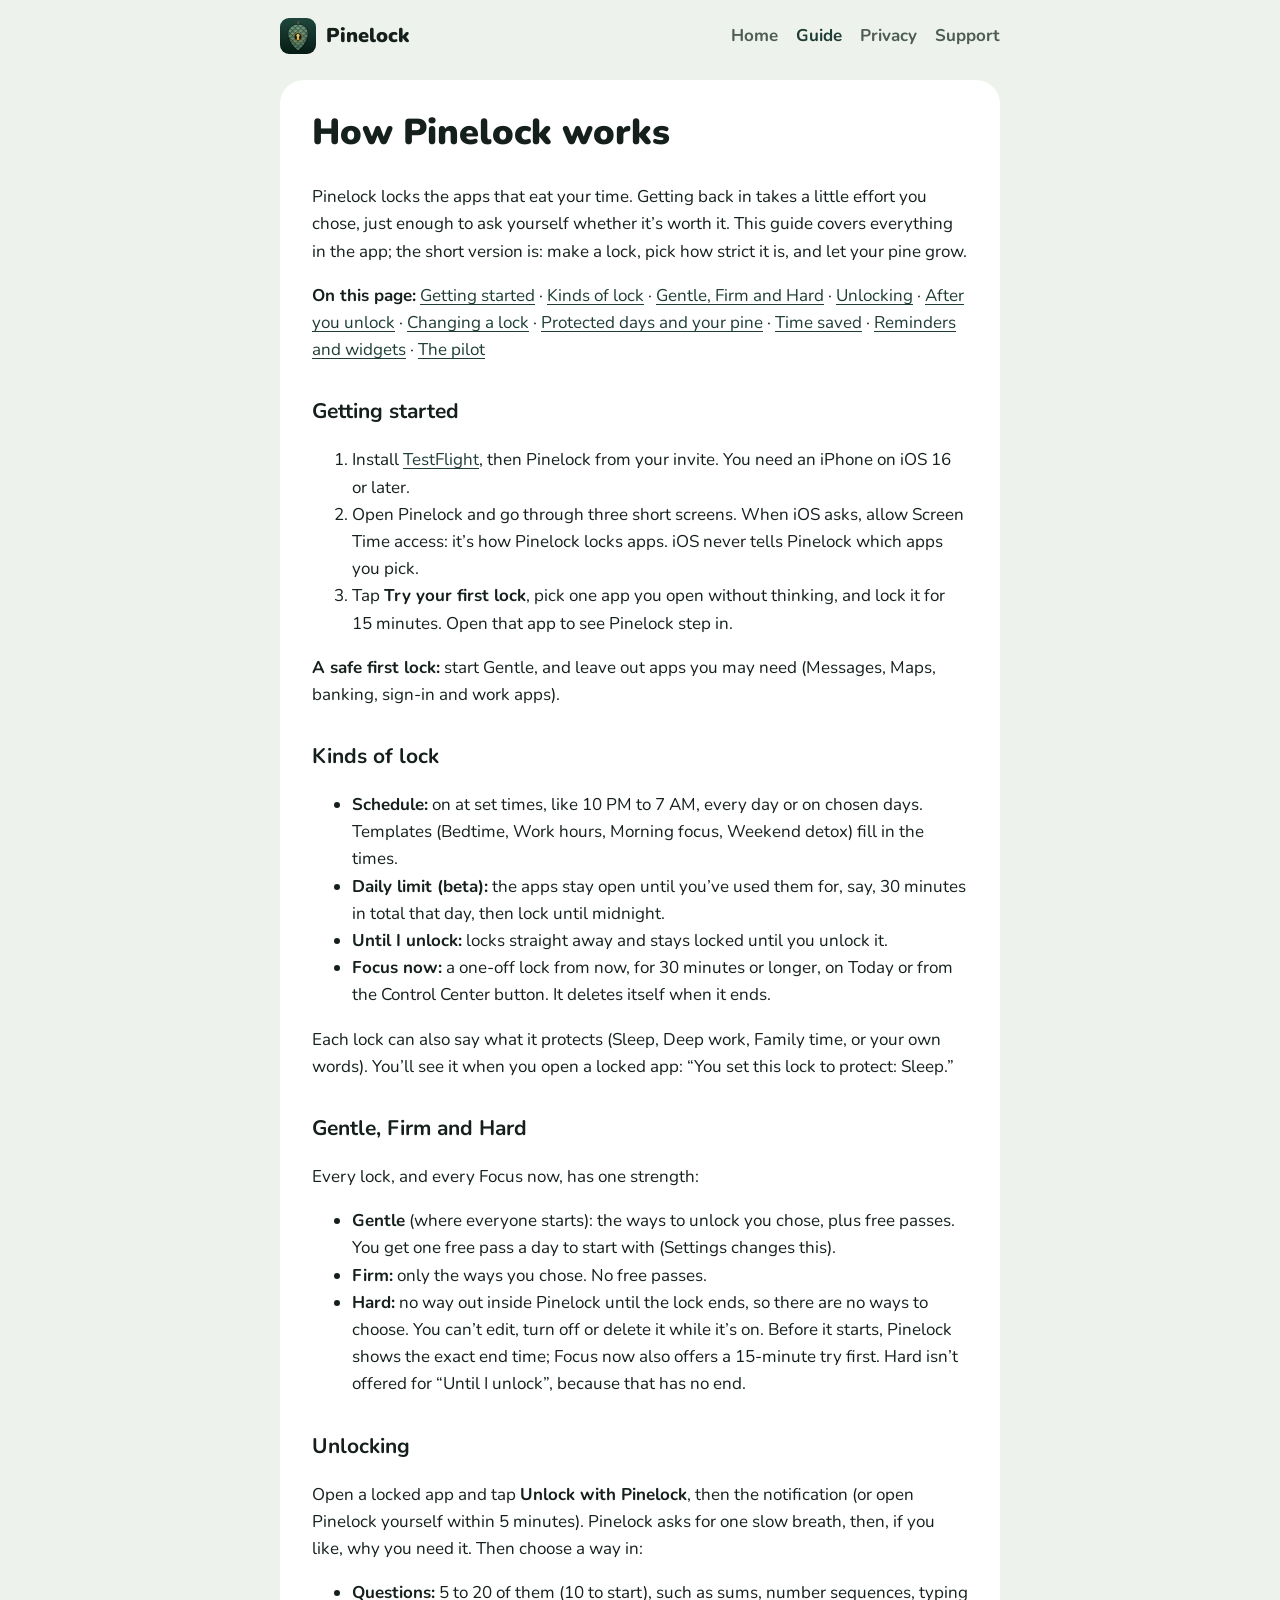
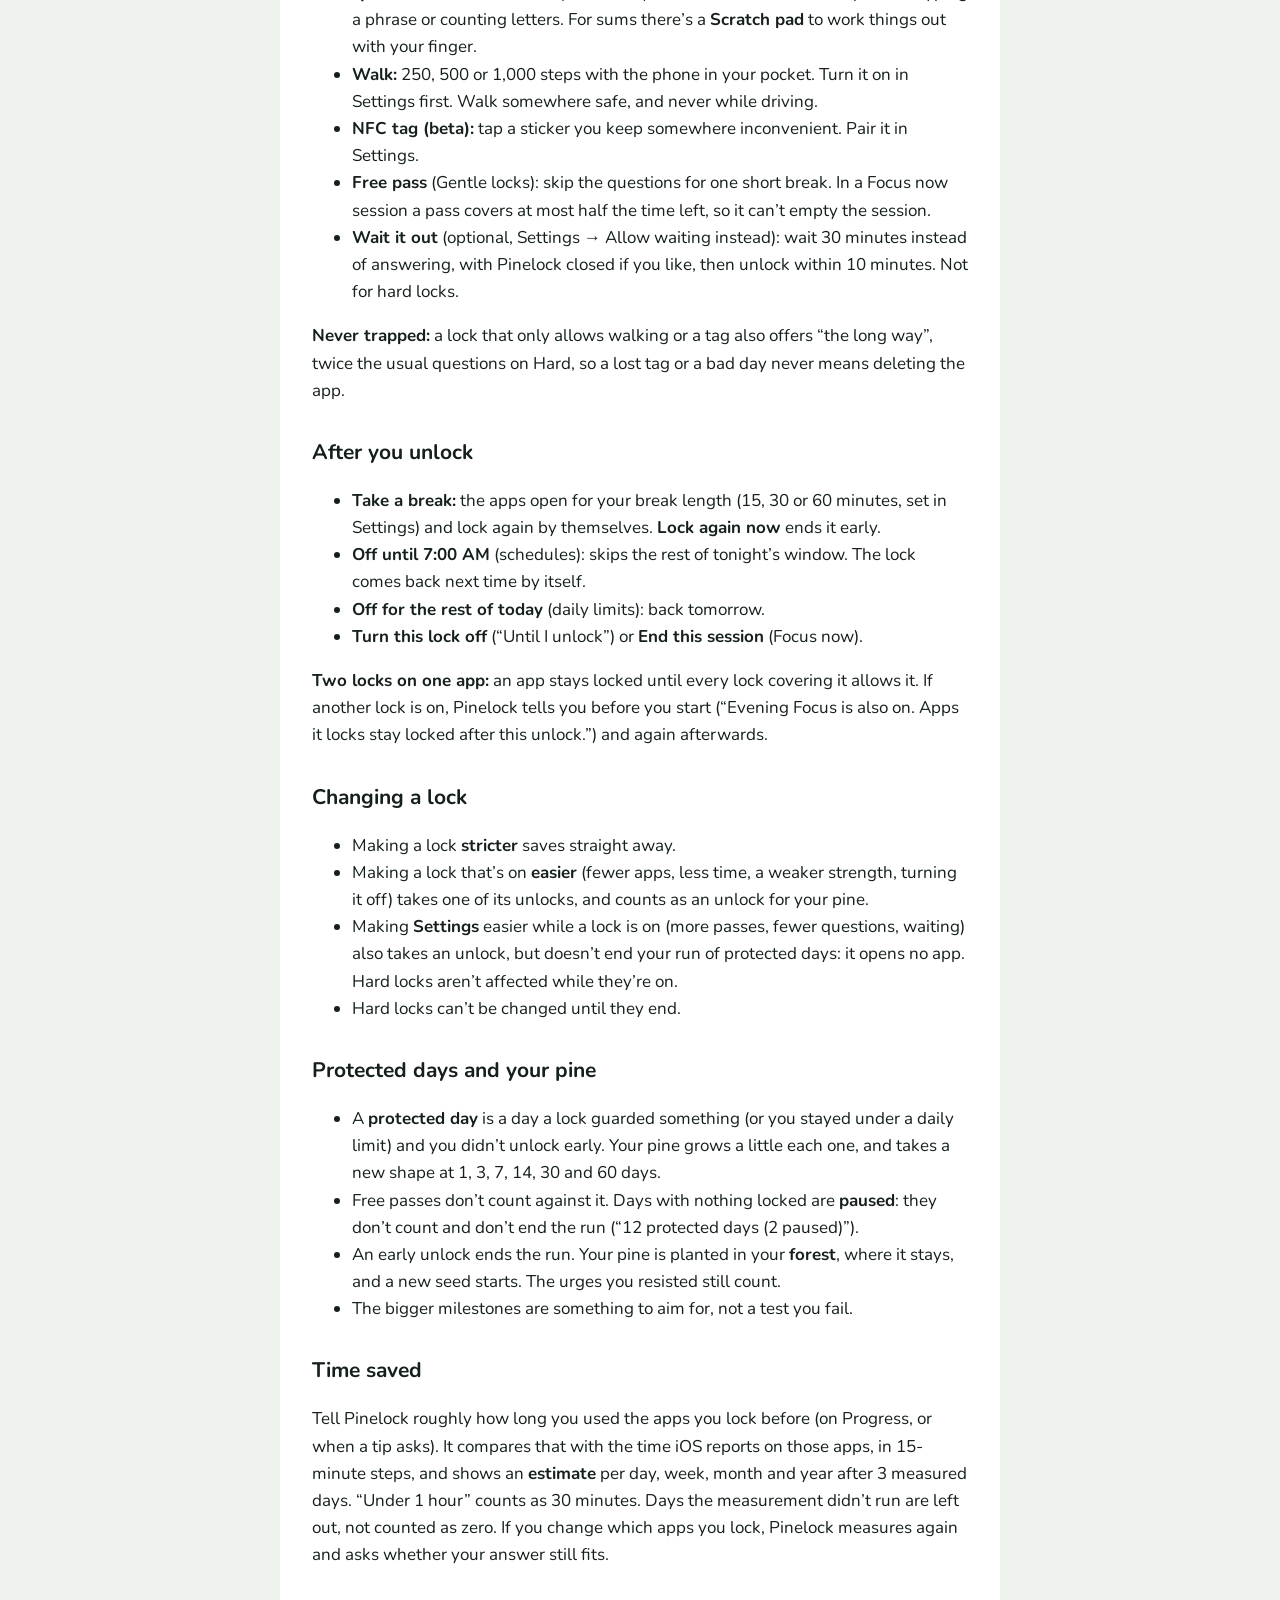
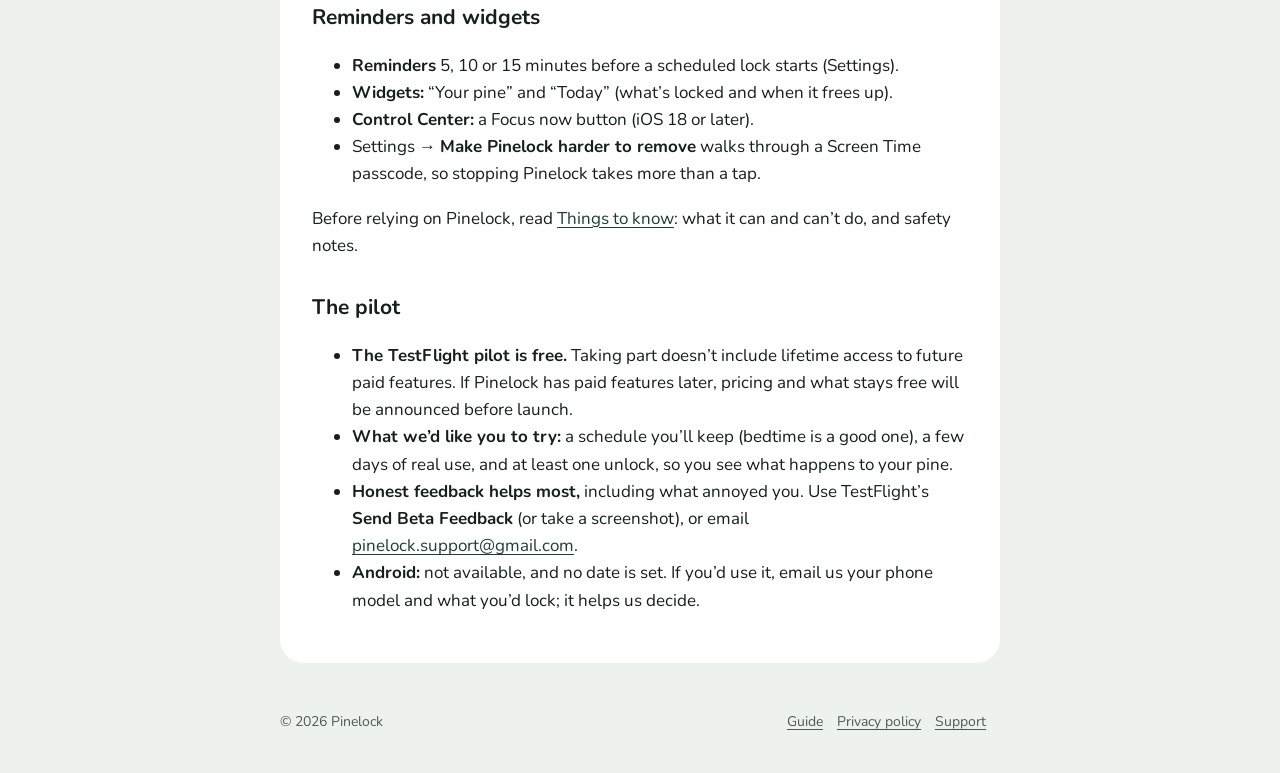
==== guide.html @ e906556b "How Pinelock works guide; pilot terms and Android waitlist on support Co-Authored-By: Claude Opus 5." ====
<!doctype html>
<html lang="en">
<head>
<meta charset="utf-8">
<meta name="viewport" content="width=device-width, initial-scale=1">
<title>How Pinelock works · Pinelock</title>
<meta name="description" content="A guide to Pinelock: making locks, Gentle, Firm and Hard, ways to unlock, protected days and the pine, and taking part in the pilot.">
<meta name="theme-color" content="#1f3d36">
<link rel="icon" href="favicon.png">
<link rel="apple-touch-icon" href="apple-touch-icon.png">
<link rel="preconnect" href="https://fonts.googleapis.com">
<link rel="preconnect" href="https://fonts.gstatic.com" crossorigin>
<link href="https://fonts.googleapis.com/css2?family=Nunito:wght@400;700;800;900&display=swap" rel="stylesheet">
<link rel="stylesheet" href="style.css">
</head>
<body>
<header class="top"><div class="wrap">
  <a class="brand" href="./"><img src="icon.png" alt="">Pinelock</a>
  <nav><a href="./">Home</a><a href="guide.html" aria-current="page">Guide</a><a href="privacy.html">Privacy</a><a href="support.html">Support</a></nav>
</div></header>
<main class="wrap">
<article>
<h1>How Pinelock works</h1>
<p>Pinelock locks the apps that eat your time. Getting back in takes a little effort you chose, just enough to ask yourself whether it’s worth it. This guide covers everything in the app; the short version is: make a lock, pick how strict it is, and let your pine grow.</p>

<p><strong>On this page:</strong> <a href="#start">Getting started</a> · <a href="#locks">Kinds of lock</a> · <a href="#strength">Gentle, Firm and Hard</a> · <a href="#unlock">Unlocking</a> · <a href="#after">After you unlock</a> · <a href="#changes">Changing a lock</a> · <a href="#pine">Protected days and your pine</a> · <a href="#saved">Time saved</a> · <a href="#extras">Reminders and widgets</a> · <a href="#pilot">The pilot</a></p>

<h2 id="start">Getting started</h2>
<ol>
  <li>Install <a href="https://apps.apple.com/app/testflight/id899247664">TestFlight</a>, then Pinelock from your invite. You need an iPhone on iOS 16 or later.</li>
  <li>Open Pinelock and go through three short screens. When iOS asks, allow Screen Time access: it’s how Pinelock locks apps. iOS never tells Pinelock which apps you pick.</li>
  <li>Tap <strong>Try your first lock</strong>, pick one app you open without thinking, and lock it for 15 minutes. Open that app to see Pinelock step in.</li>
</ol>
<p><strong>A safe first lock:</strong> start Gentle, and leave out apps you may need (Messages, Maps, banking, sign-in and work apps).</p>

<h2 id="locks">Kinds of lock</h2>
<ul>
  <li><strong>Schedule:</strong> on at set times, like 10 PM to 7 AM, every day or on chosen days. Templates (Bedtime, Work hours, Morning focus, Weekend detox) fill in the times.</li>
  <li><strong>Daily limit (beta):</strong> the apps stay open until you’ve used them for, say, 30 minutes in total that day, then lock until midnight.</li>
  <li><strong>Until I unlock:</strong> locks straight away and stays locked until you unlock it.</li>
  <li><strong>Focus now:</strong> a one-off lock from now, for 30 minutes or longer, on Today or from the Control Center button. It deletes itself when it ends.</li>
</ul>
<p>Each lock can also say what it protects (Sleep, Deep work, Family time, or your own words). You’ll see it when you open a locked app: “You set this lock to protect: Sleep.”</p>

<h2 id="strength">Gentle, Firm and Hard</h2>
<p>Every lock, and every Focus now, has one strength:</p>
<ul>
  <li><strong>Gentle</strong> (where everyone starts): the ways to unlock you chose, plus free passes. You get one free pass a day to start with (Settings changes this).</li>
  <li><strong>Firm:</strong> only the ways you chose. No free passes.</li>
  <li><strong>Hard:</strong> no way out inside Pinelock until the lock ends, so there are no ways to choose. You can’t edit, turn off or delete it while it’s on. Before it starts, Pinelock shows the exact end time; Focus now also offers a 15-minute try first. Hard isn’t offered for “Until I unlock”, because that has no end.</li>
</ul>

<h2 id="unlock">Unlocking</h2>
<p>Open a locked app and tap <strong>Unlock with Pinelock</strong>, then the notification (or open Pinelock yourself within 5 minutes). Pinelock asks for one slow breath, then, if you like, why you need it. Then choose a way in:</p>
<ul>
  <li><strong>Questions:</strong> 5 to 20 of them (10 to start), such as sums, number sequences, typing a phrase or counting letters. For sums there’s a <strong>Scratch pad</strong> to work things out with your finger.</li>
  <li><strong>Walk:</strong> 250, 500 or 1,000 steps with the phone in your pocket. Turn it on in Settings first. Walk somewhere safe, and never while driving.</li>
  <li><strong>NFC tag (beta):</strong> tap a sticker you keep somewhere inconvenient. Pair it in Settings.</li>
  <li><strong>Free pass</strong> (Gentle locks): skip the questions for one short break. In a Focus now session a pass covers at most half the time left, so it can’t empty the session.</li>
  <li><strong>Wait it out</strong> (optional, Settings → Allow waiting instead): wait 30 minutes instead of answering, with Pinelock closed if you like, then unlock within 10 minutes. Not for hard locks.</li>
</ul>
<p><strong>Never trapped:</strong> a lock that only allows walking or a tag also offers “the long way”, twice the usual questions on Hard, so a lost tag or a bad day never means deleting the app.</p>

<h2 id="after">After you unlock</h2>
<ul>
  <li><strong>Take a break:</strong> the apps open for your break length (15, 30 or 60 minutes, set in Settings) and lock again by themselves. <strong>Lock again now</strong> ends it early.</li>
  <li><strong>Off until 7:00 AM</strong> (schedules): skips the rest of tonight’s window. The lock comes back next time by itself.</li>
  <li><strong>Off for the rest of today</strong> (daily limits): back tomorrow.</li>
  <li><strong>Turn this lock off</strong> (“Until I unlock”) or <strong>End this session</strong> (Focus now).</li>
</ul>
<p><strong>Two locks on one app:</strong> an app stays locked until every lock covering it allows it. If another lock is on, Pinelock tells you before you start (“Evening Focus is also on. Apps it locks stay locked after this unlock.”) and again afterwards.</p>

<h2 id="changes">Changing a lock</h2>
<ul>
  <li>Making a lock <strong>stricter</strong> saves straight away.</li>
  <li>Making a lock that’s on <strong>easier</strong> (fewer apps, less time, a weaker strength, turning it off) takes one of its unlocks, and counts as an unlock for your pine.</li>
  <li>Making <strong>Settings</strong> easier while a lock is on (more passes, fewer questions, waiting) also takes an unlock, but doesn’t end your run of protected days: it opens no app. Hard locks aren’t affected while they’re on.</li>
  <li>Hard locks can’t be changed until they end.</li>
</ul>

<h2 id="pine">Protected days and your pine</h2>
<ul>
  <li>A <strong>protected day</strong> is a day a lock guarded something (or you stayed under a daily limit) and you didn’t unlock early. Your pine grows a little each one, and takes a new shape at 1, 3, 7, 14, 30 and 60 days.</li>
  <li>Free passes don’t count against it. Days with nothing locked are <strong>paused</strong>: they don’t count and don’t end the run (“12 protected days (2 paused)”).</li>
  <li>An early unlock ends the run. Your pine is planted in your <strong>forest</strong>, where it stays, and a new seed starts. The urges you resisted still count.</li>
  <li>The bigger milestones are something to aim for, not a test you fail.</li>
</ul>

<h2 id="saved">Time saved</h2>
<p>Tell Pinelock roughly how long you used the apps you lock before (on Progress, or when a tip asks). It compares that with the time iOS reports on those apps, in 15-minute steps, and shows an <strong>estimate</strong> per day, week, month and year after 3 measured days. “Under 1 hour” counts as 30 minutes. Days the measurement didn’t run are left out, not counted as zero. If you change which apps you lock, Pinelock measures again and asks whether your answer still fits.</p>

<h2 id="extras">Reminders and widgets</h2>
<ul>
  <li><strong>Reminders</strong> 5, 10 or 15 minutes before a scheduled lock starts (Settings).</li>
  <li><strong>Widgets:</strong> “Your pine” and “Today” (what’s locked and when it frees up).</li>
  <li><strong>Control Center:</strong> a Focus now button (iOS 18 or later).</li>
  <li>Settings → <strong>Make Pinelock harder to remove</strong> walks through a Screen Time passcode, so stopping Pinelock takes more than a tap.</li>
</ul>
<p>Before relying on Pinelock, read <a href="support.html#things-to-know">Things to know</a>: what it can and can’t do, and safety notes.</p>

<h2 id="pilot">The pilot</h2>
<ul>
  <li><strong>The TestFlight pilot is free.</strong> Taking part doesn’t include lifetime access to future paid features. If Pinelock has paid features later, pricing and what stays free will be announced before launch.</li>
  <li><strong>What we’d like you to try:</strong> a schedule you’ll keep (bedtime is a good one), a few days of real use, and at least one unlock, so you see what happens to your pine.</li>
  <li><strong>Honest feedback helps most,</strong> including what annoyed you. Use TestFlight’s <strong>Send Beta Feedback</strong> (or take a screenshot), or email <a href="mailto:pinelock.support@gmail.com?subject=Pinelock%20pilot">pinelock.support@gmail.com</a>.</li>
  <li><strong>Android:</strong> not available, and no date is set. If you’d use it, email us your phone model and what you’d lock; it helps us decide.</li>
</ul>
</article>
</main>
<footer><div class="wrap">
  <span>© 2026 Pinelock</span>
  <span><a href="guide.html">Guide</a><a href="privacy.html">Privacy policy</a><a href="support.html">Support</a></span>
</div></footer>
</body>
</html>
---- style.css ----
/* Pinelock site: the app's palette (lib/theme.dart), light and dark. */
:root {
  --pine: #1f3d36;
  --moss: #5c7f67;
  --amber: #e3a23b;
  --amber-ink: #9a6208; /* amber dark enough for text on light backgrounds */
  --bg: #eef2ec;
  --surface: #ffffff;
  --text: #15201c;
  --muted: #4d5c55;
  --line: #d6dfd6;
  --accent: var(--pine);
}
@media (prefers-color-scheme: dark) {
  :root {
    --bg: #101a17;
    --surface: #182621;
    --text: #e6ede8;
    --muted: #a3b3aa;
    --line: #2a3b35;
    --accent: #8fc2a2;
    --amber-ink: var(--amber);
  }
}
* { box-sizing: border-box; }
html { -webkit-text-size-adjust: 100%; }
body {
  margin: 0;
  background: var(--bg);
  color: var(--text);
  font: 17px/1.6 "Nunito", -apple-system, BlinkMacSystemFont, "Segoe UI", sans-serif;
}
a { color: var(--accent); text-underline-offset: 3px; }
.wrap { max-width: 760px; margin: 0 auto; padding: 0 20px; }

header.top { padding: 18px 0; }
header.top .wrap { display: flex; align-items: center; justify-content: space-between; gap: 12px; flex-wrap: wrap; }
.brand { display: flex; align-items: center; gap: 10px; color: var(--text); text-decoration: none; font-weight: 900; font-size: 20px; }
.brand img { width: 36px; height: 36px; border-radius: 9px; }
nav a { margin-left: 18px; font-weight: 700; text-decoration: none; color: var(--muted); }
nav a:first-child { margin-left: 0; }
nav a[aria-current="page"] { color: var(--accent); }

.hero {
  background: linear-gradient(170deg, #2b5a4c 0%, var(--pine) 55%, #0f1f1b 100%);
  color: #fff;
  border-radius: 28px;
  padding: 44px 32px;
  margin: 8px 0 40px;
  display: flex; gap: 28px; align-items: center; flex-wrap: wrap;
}
.hero img { width: 112px; height: 112px; border-radius: 26px; box-shadow: 0 10px 30px rgba(0,0,0,.35); }
.hero h1 { margin: 0 0 8px; font-size: clamp(30px, 6vw, 44px); line-height: 1.1; font-weight: 900; }
.hero p { margin: 0 0 18px; color: rgba(255,255,255,.85); font-size: 18px; max-width: 30em; }
.hero .text { flex: 1 1 300px; }
.button {
  display: inline-block; padding: 12px 22px; border-radius: 999px;
  background: var(--amber); color: #15201c; font-weight: 800; text-decoration: none;
}
.note { font-size: 14px; color: rgba(255,255,255,.7); margin-top: 10px; }

.features { display: grid; grid-template-columns: repeat(2, minmax(0, 1fr)); gap: 14px; margin-bottom: 40px; }
.card { background: var(--surface); border-radius: 20px; padding: 22px; }
.card h3 { margin: 0 0 6px; font-size: 18px; }
.card p { margin: 0; color: var(--muted); font-size: 16px; }
.dot { width: 34px; height: 34px; border-radius: 50%; background: var(--amber); display: grid; place-items: center; margin-bottom: 12px; font-size: 18px; }

article { background: var(--surface); border-radius: 24px; padding: 32px; margin: 8px 0 40px; }
article h1 { margin-top: 0; font-size: clamp(28px, 5vw, 36px); line-height: 1.15; font-weight: 900; }
article h2 { margin-top: 32px; font-size: 21px; }
.updated { color: var(--muted); font-size: 15px; margin-top: -8px; }
details { border-top: 1px solid var(--line); padding: 14px 0; }
details:last-of-type { border-bottom: 1px solid var(--line); }
summary { cursor: pointer; font-weight: 800; }
details p { color: var(--muted); margin: 10px 0 0; }
.contact { background: var(--bg); border-radius: 16px; padding: 18px 20px; margin: 20px 0; }
.contact a { font-weight: 800; font-size: 18px; word-break: break-all; }

footer { color: var(--muted); font-size: 14px; padding: 8px 0 40px; }
footer .wrap { display: flex; justify-content: space-between; gap: 12px; flex-wrap: wrap; }
footer a { color: var(--muted); margin-right: 14px; }

@media (max-width: 520px) {
  .features { grid-template-columns: 1fr; }
  .hero { padding: 32px 22px; border-radius: 22px; }
  article { padding: 24px 20px; }
  nav a { margin-left: 12px; }
}
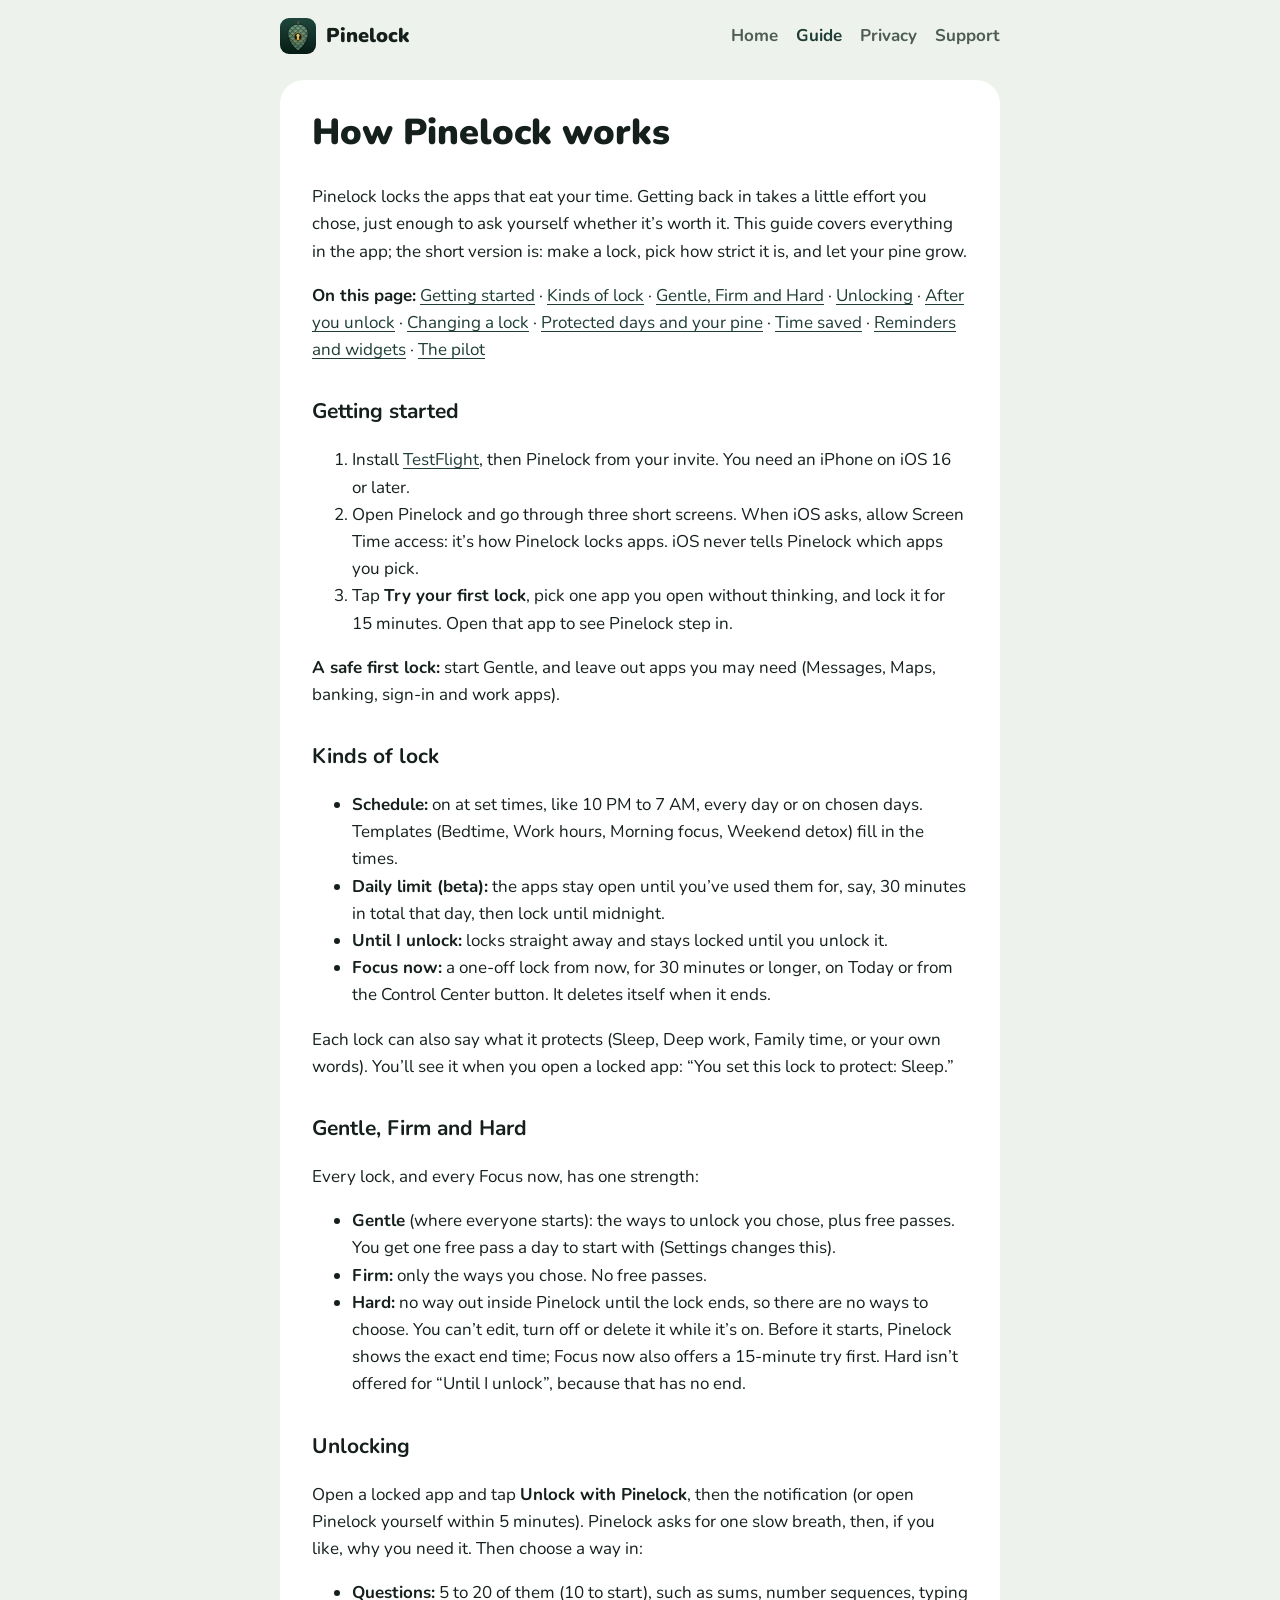
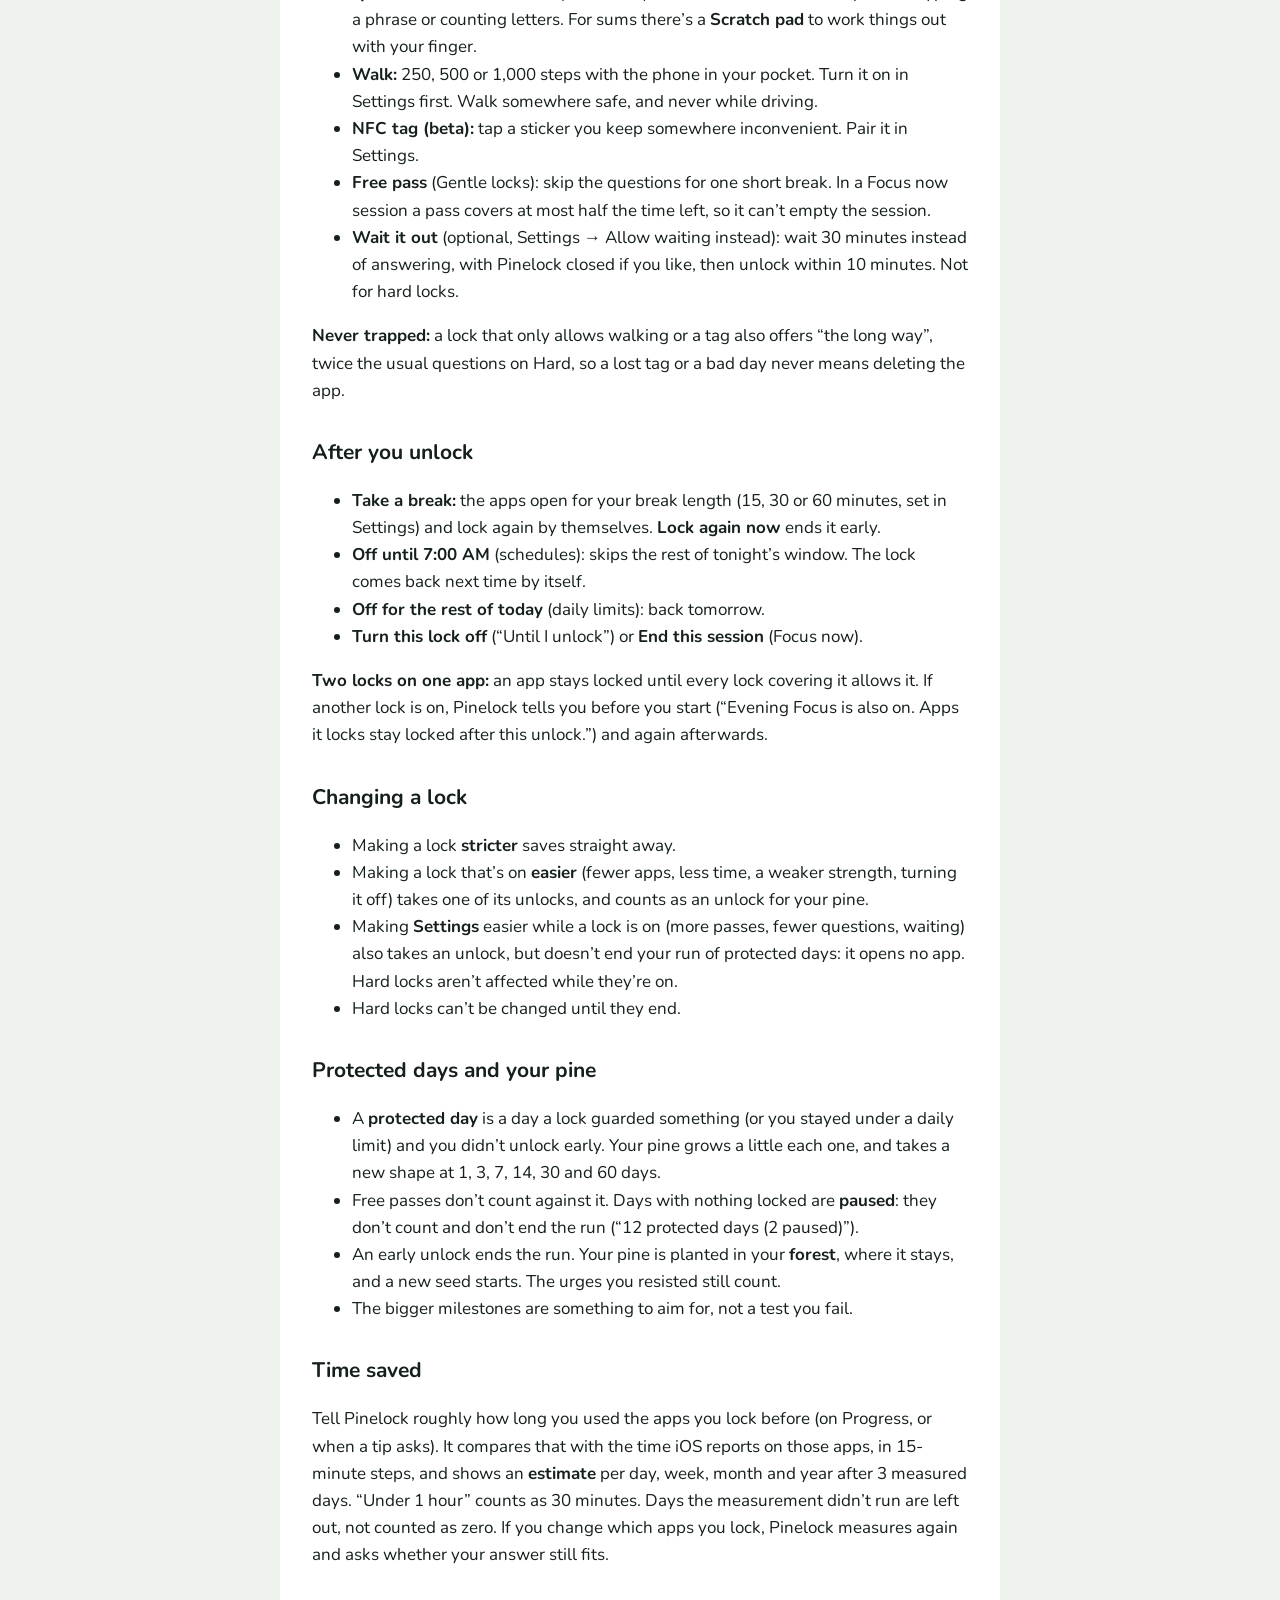
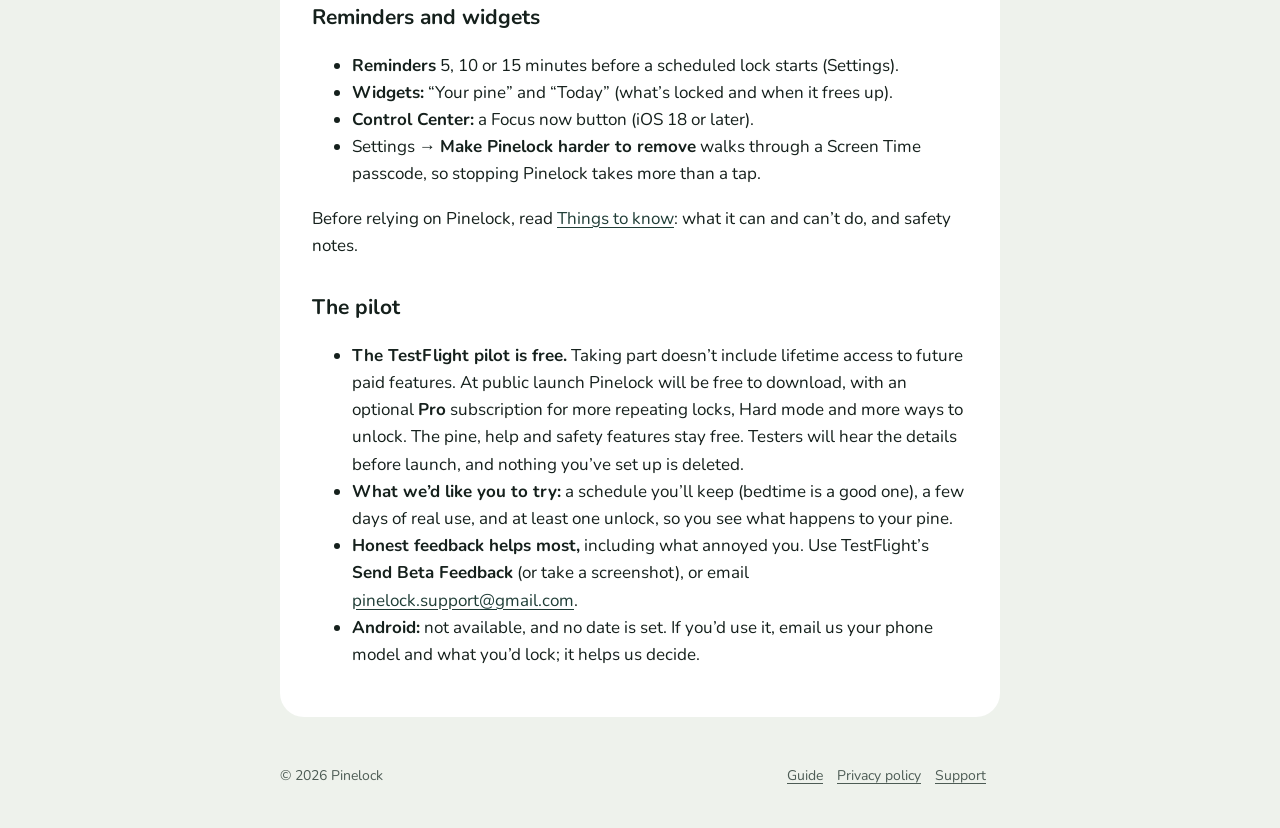
==== commit 4081ef4a: "Pilot terms: free download with optional Pro at launch Co-Authored-By: Claude Opus 5.5 <noreply@anth" ====
--- a/guide.html
+++ b/guide.html
@@ -100,7 +100,7 @@
 
 <h2 id="pilot">The pilot</h2>
 <ul>
-  <li><strong>The TestFlight pilot is free.</strong> Taking part doesn’t include lifetime access to future paid features. If Pinelock has paid features later, pricing and what stays free will be announced before launch.</li>
+  <li><strong>The TestFlight pilot is free.</strong> Taking part doesn’t include lifetime access to future paid features. At public launch Pinelock will be free to download, with an optional <strong>Pro</strong> subscription for more repeating locks, Hard mode and more ways to unlock. The pine, help and safety features stay free. Testers will hear the details before launch, and nothing you’ve set up is deleted.</li>
   <li><strong>What we’d like you to try:</strong> a schedule you’ll keep (bedtime is a good one), a few days of real use, and at least one unlock, so you see what happens to your pine.</li>
   <li><strong>Honest feedback helps most,</strong> including what annoyed you. Use TestFlight’s <strong>Send Beta Feedback</strong> (or take a screenshot), or email <a href="mailto:pinelock.support@gmail.com?subject=Pinelock%20pilot">pinelock.support@gmail.com</a>.</li>
   <li><strong>Android:</strong> not available, and no date is set. If you’d use it, email us your phone model and what you’d lock; it helps us decide.</li>
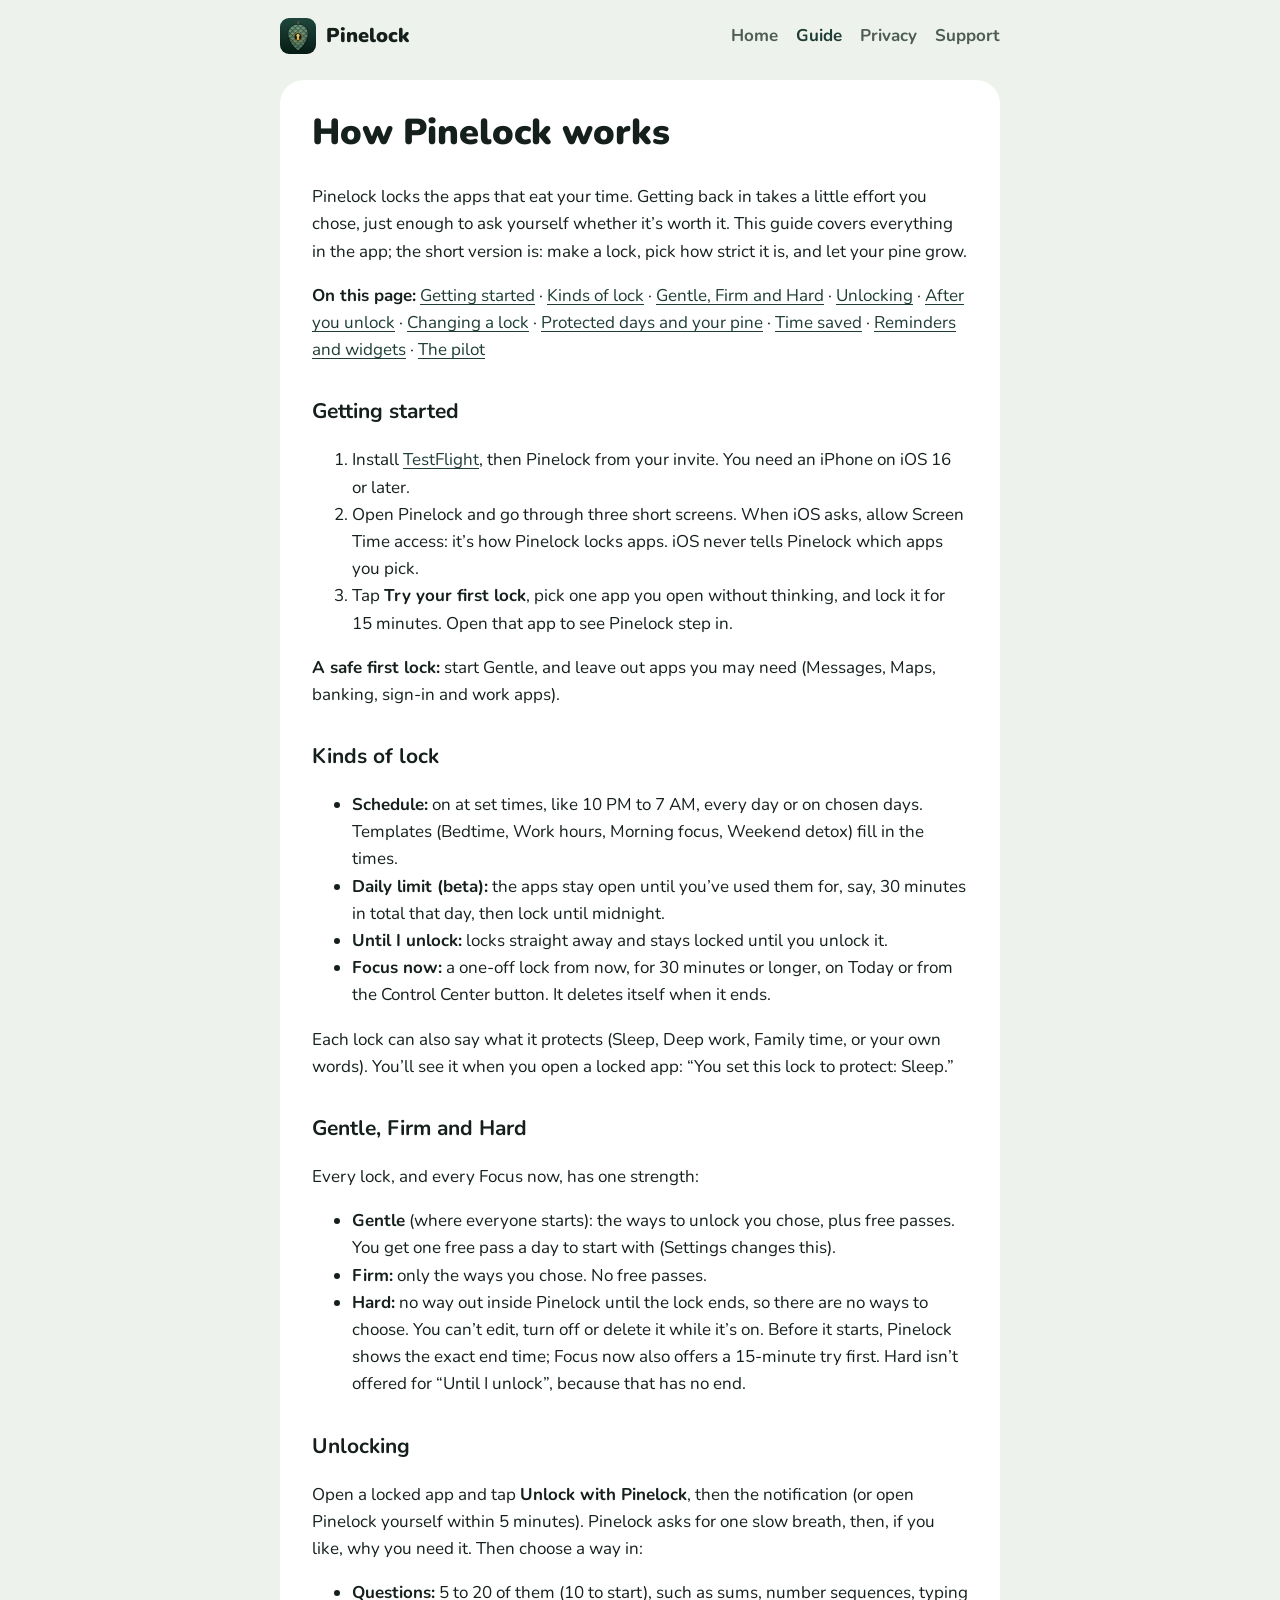
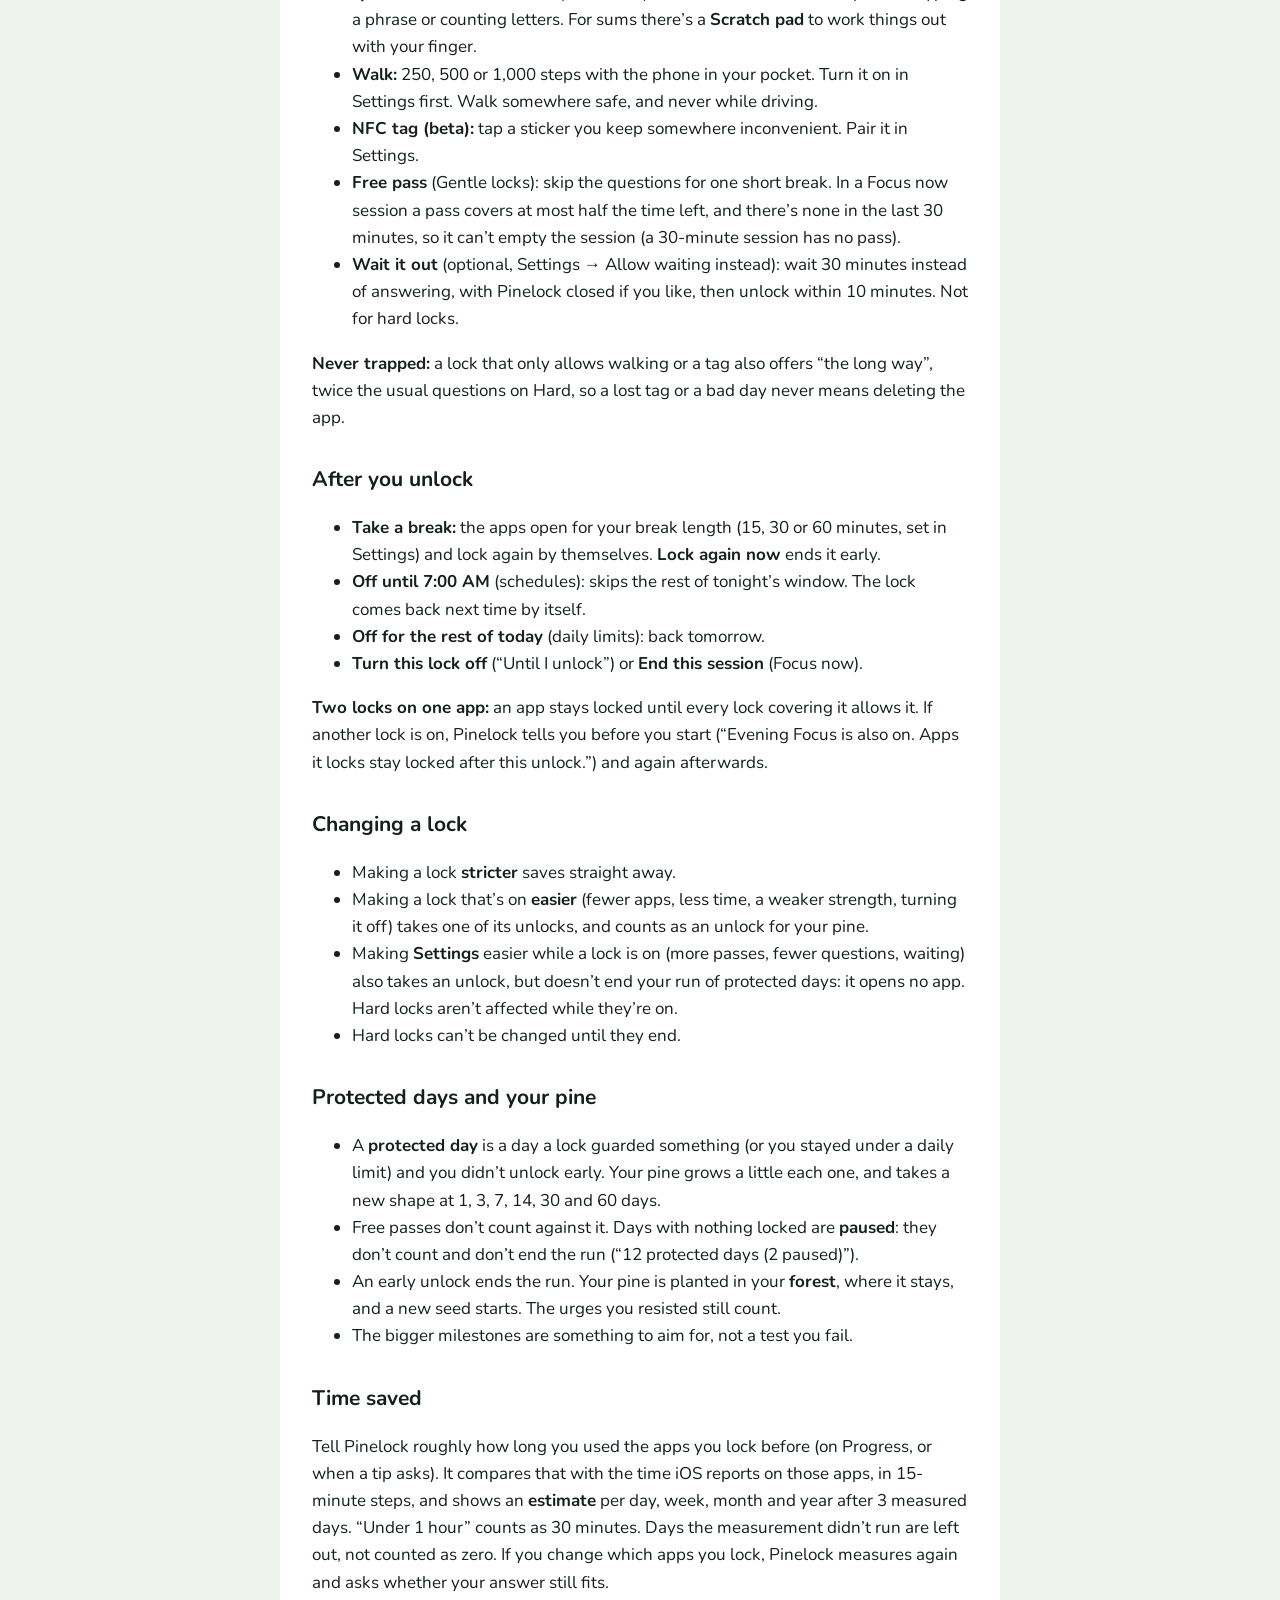
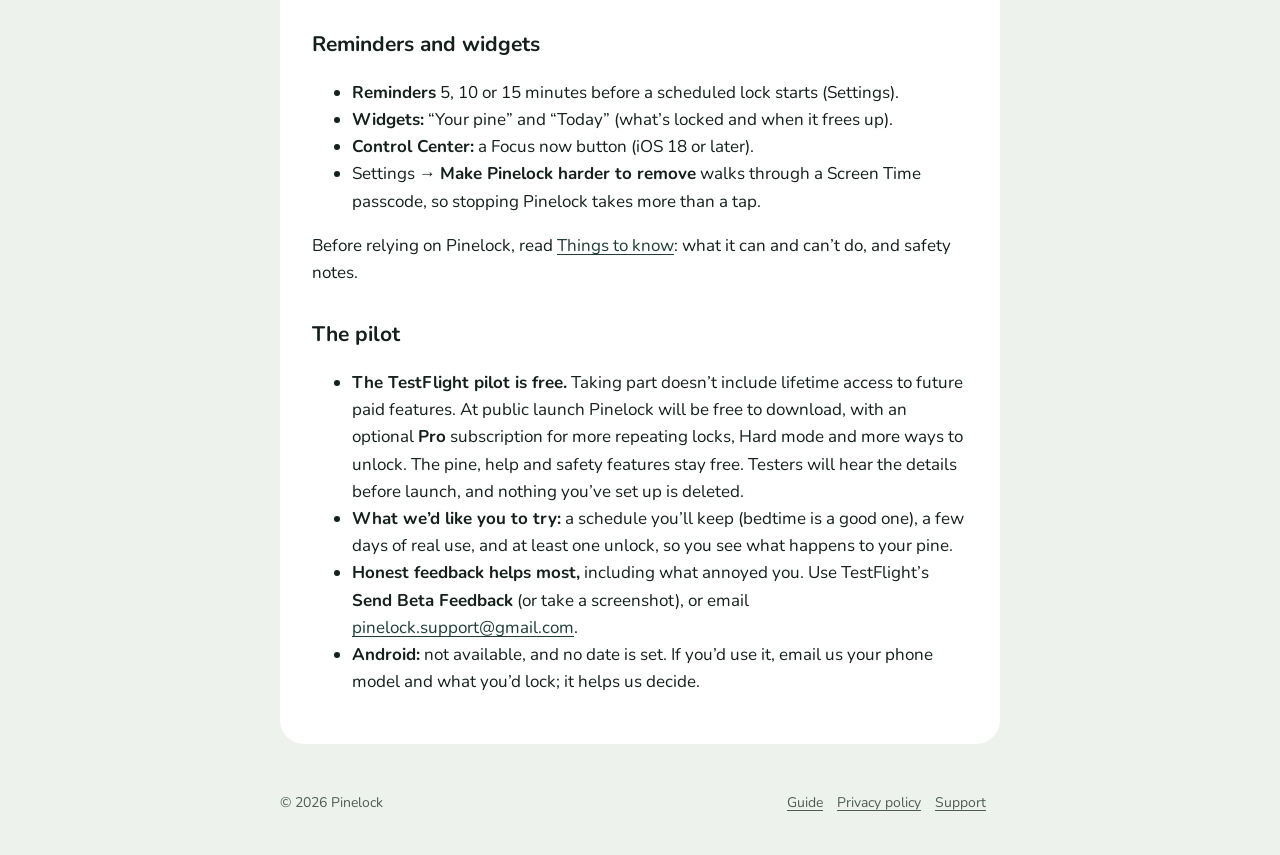
==== commit 89b83758: "Guide: no free pass in the last 30 minutes of a session Co-Authored-By: Claude Opus 5.5 <noreply@ant" ====
--- a/guide.html
+++ b/guide.html
@@ -56,7 +56,7 @@
   <li><strong>Questions:</strong> 5 to 20 of them (10 to start), such as sums, number sequences, typing a phrase or counting letters. For sums there’s a <strong>Scratch pad</strong> to work things out with your finger.</li>
   <li><strong>Walk:</strong> 250, 500 or 1,000 steps with the phone in your pocket. Turn it on in Settings first. Walk somewhere safe, and never while driving.</li>
   <li><strong>NFC tag (beta):</strong> tap a sticker you keep somewhere inconvenient. Pair it in Settings.</li>
-  <li><strong>Free pass</strong> (Gentle locks): skip the questions for one short break. In a Focus now session a pass covers at most half the time left, so it can’t empty the session.</li>
+  <li><strong>Free pass</strong> (Gentle locks): skip the questions for one short break. In a Focus now session a pass covers at most half the time left, and there’s none in the last 30 minutes, so it can’t empty the session (a 30-minute session has no pass).</li>
   <li><strong>Wait it out</strong> (optional, Settings → Allow waiting instead): wait 30 minutes instead of answering, with Pinelock closed if you like, then unlock within 10 minutes. Not for hard locks.</li>
 </ul>
 <p><strong>Never trapped:</strong> a lock that only allows walking or a tag also offers “the long way”, twice the usual questions on Hard, so a lost tag or a bad day never means deleting the app.</p>
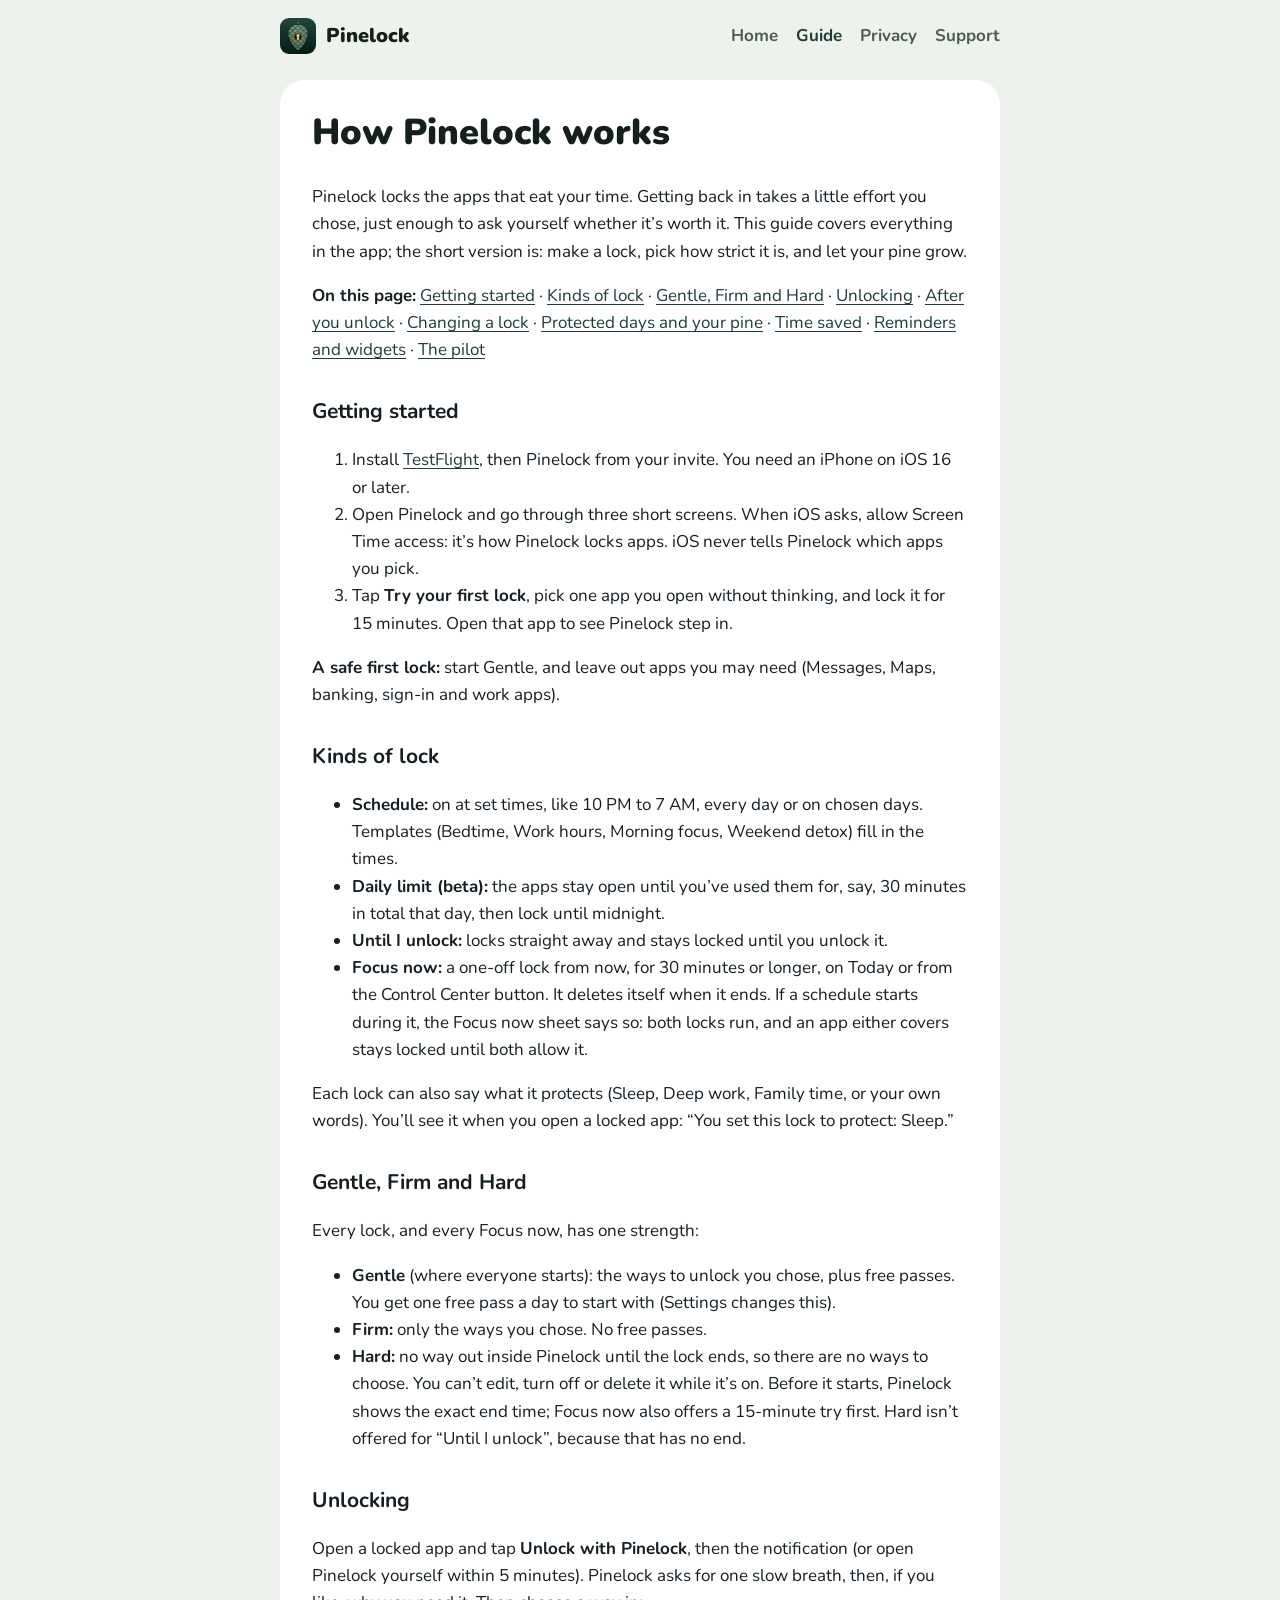
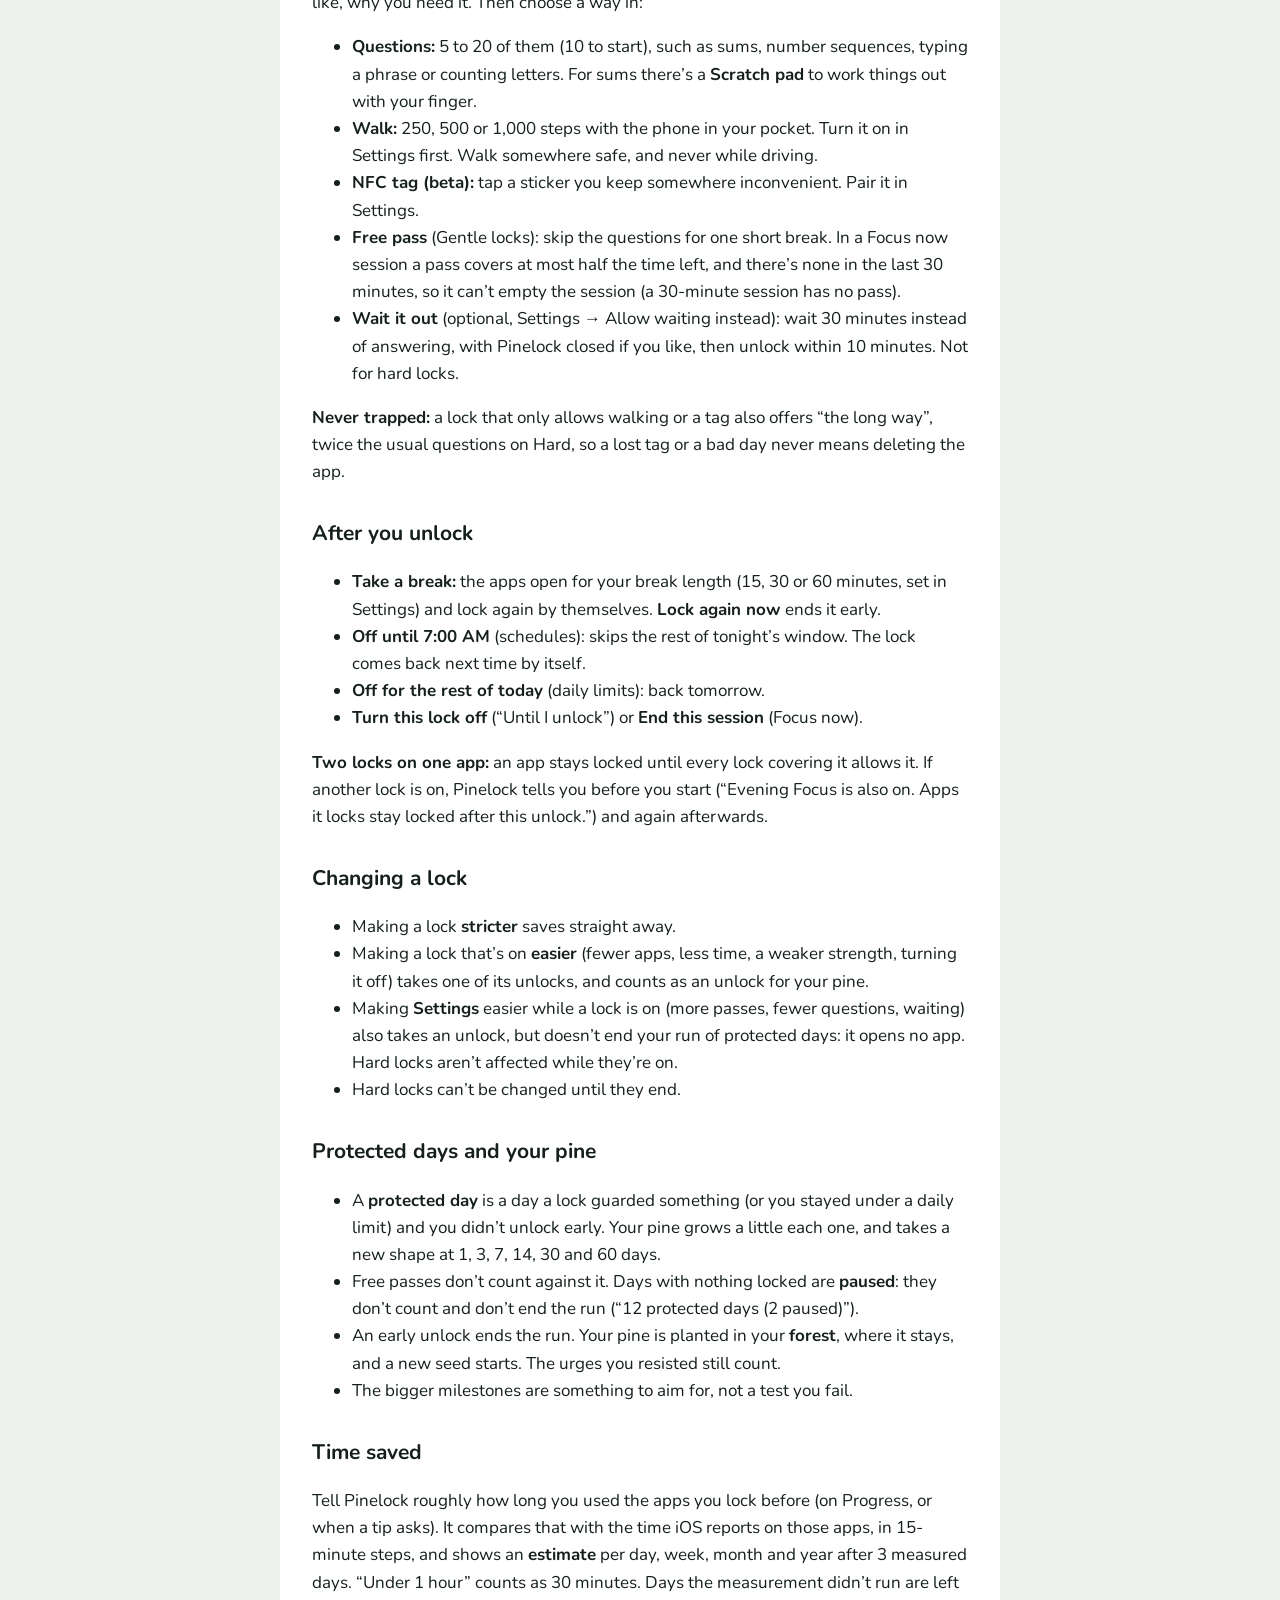
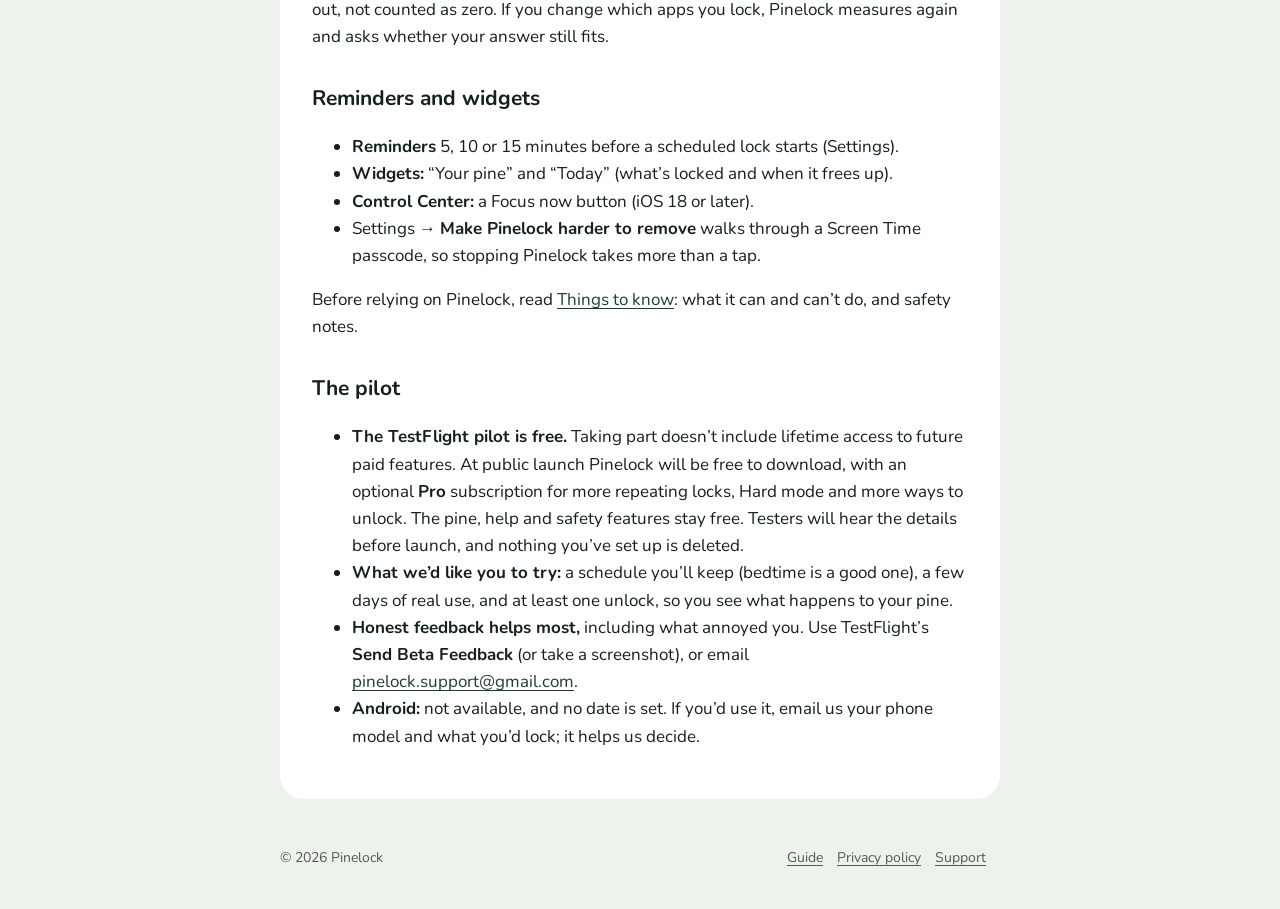
==== commit a148b5bf: "Guide: Focus now overlapping a schedule Co-Authored-By: Claude Opus 5.5 <noreply@anthropic.com>" ====
--- a/guide.html
+++ b/guide.html
@@ -38,7 +38,7 @@
   <li><strong>Schedule:</strong> on at set times, like 10 PM to 7 AM, every day or on chosen days. Templates (Bedtime, Work hours, Morning focus, Weekend detox) fill in the times.</li>
   <li><strong>Daily limit (beta):</strong> the apps stay open until you’ve used them for, say, 30 minutes in total that day, then lock until midnight.</li>
   <li><strong>Until I unlock:</strong> locks straight away and stays locked until you unlock it.</li>
-  <li><strong>Focus now:</strong> a one-off lock from now, for 30 minutes or longer, on Today or from the Control Center button. It deletes itself when it ends.</li>
+  <li><strong>Focus now:</strong> a one-off lock from now, for 30 minutes or longer, on Today or from the Control Center button. It deletes itself when it ends. If a schedule starts during it, the Focus now sheet says so: both locks run, and an app either covers stays locked until both allow it.</li>
 </ul>
 <p>Each lock can also say what it protects (Sleep, Deep work, Family time, or your own words). You’ll see it when you open a locked app: “You set this lock to protect: Sleep.”</p>
 
